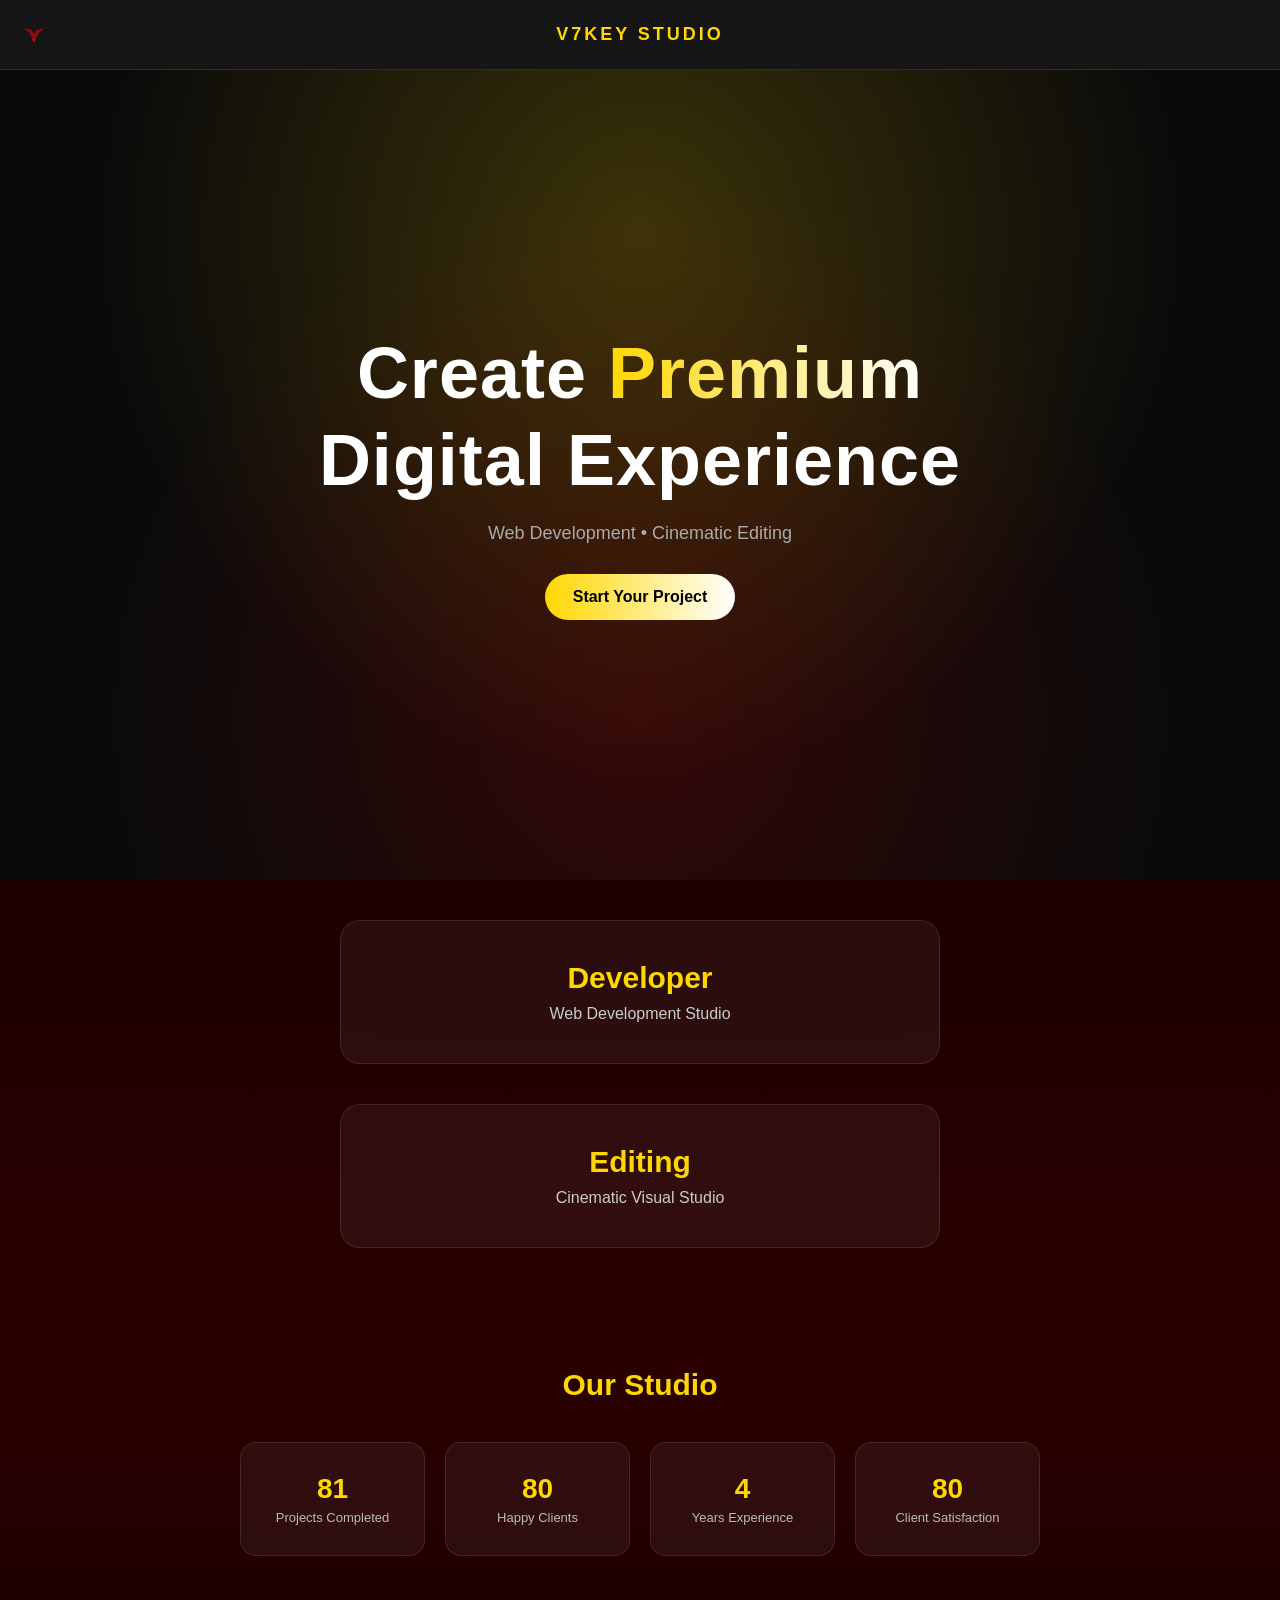
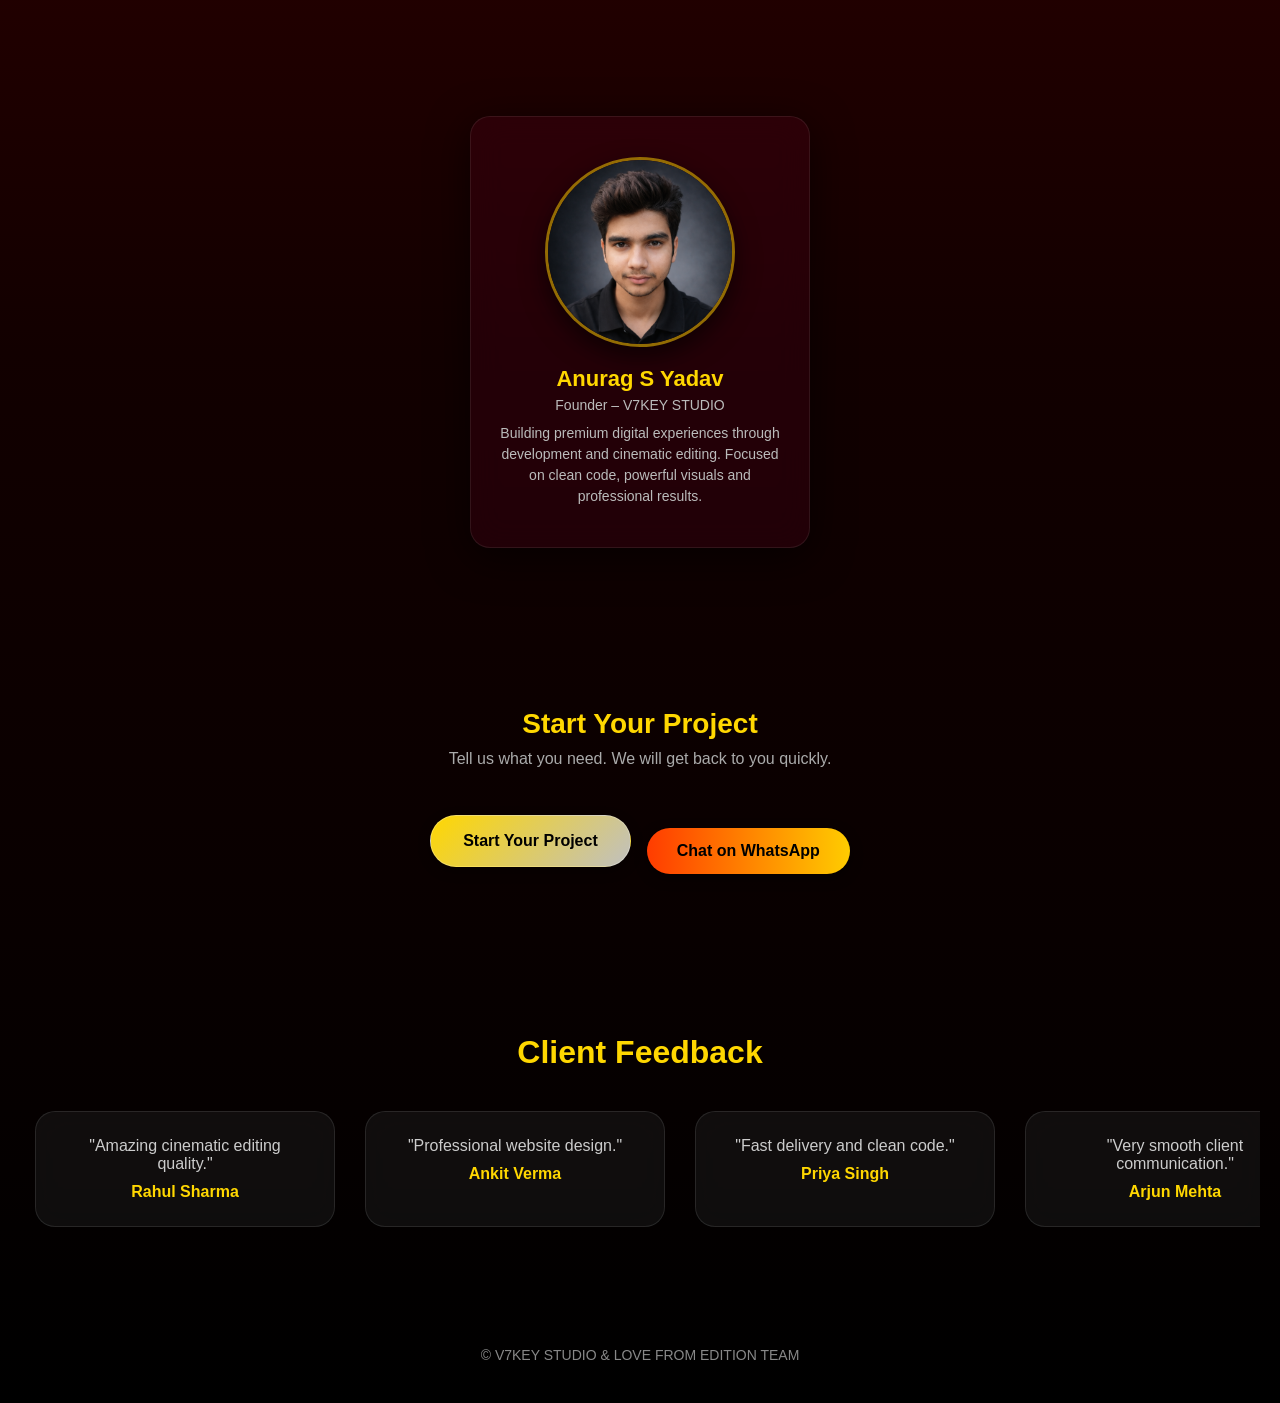
==== index.html @ ca655645 "Upload V7KEY STUDIO website files" ====
<!DOCTYPE html>
<html>

<head>

<meta charset="UTF-8">
<meta name="viewport" content="width=device-width, initial-scale=1">

<title>V7KEY STUDIO</title

<link rel="icon" type="image/png" href="logo.png">

<link rel="stylesheet" href="style.css">

<link href="https://fonts.googleapis.com/css2?family=Inter:wght@300;500;700&display=swap" rel="stylesheet">

</head>

<body>
  

<header class="navbar">

<img src="logo.png" class="nav-logo">

<div class="brand">V7KEY STUDIO</div>

</header>

<section class="hero">

<div class="hero-bg"></div>

<div class="hero-content">

<h1 class="hero-title">
Create <span>Premium</span><br>
Digital Experience
</h1>

<p class="hero-sub">
Web Development • Cinematic Editing
</p>

<div class="hero-buttons">

<a href="#contact" class="hero-btn primary">
Start Your Project
</a>

</div>

</div>

</section>



<section class="gateway">

<a href="developer.html" class="card">

<h2>Developer</h2>
<p>Web Development Studio</p>

</a>

<a href="editing.html" class="card">

<h2>Editing</h2>
<p>Cinematic Visual Studio</p>

</a>

</s>

<section class="stats-section">

<h2 class="stats-title">Our Studio</h2>

<div class="stats-grid">

<div class="stat-box">
<h3 class="counter" data-target="150">0</h3>
<p>Projects Completed</p>
</div>

<div class="stat-box">
<h3 class="counter" data-target="80">0</h3>
<p>Happy Clients</p>
</div>

<div class="stat-box">
<h3 class="counter" data-target="4">0</h3>
<p>Years Experience</p>
</div>

<div class="stat-box">
<h3 class="counter" data-target="100">0</h3>
<p>Client Satisfaction</p>
</div>

</div>

</section>

<section class="founder-section">

<div class="founder-card">

<img src="founder.png" class="founder-img">

<h2>Anurag S Yadav</h2>

<p>Founder – V7KEY STUDIO</p>

<p class="founder-desc">
Building premium digital experiences through development and cinematic editing.
Focused on clean code, powerful visuals and professional results.
</p>

</div>

</section>

<section class="contact-section">

<h2 class="contact-title">Start Your Project</h2>

<p class="contact-sub">
Tell us what you need. We will get back to you quickly.
</p>



<div class="contact-actions">

<a href="https://docs.google.com/forms/d/e/1FAIpQLSd6XBT3gf0dxCKVC_o6aqiFJAm_0s_R0qsQlv2CE8qHb2VYPg/viewform"
target="_blank"
class="glass-btn">

Start Your Project

</a>

<a href="https://wa.me/918879411421?text=Hello%20V7KEY%20STUDIO,%20I%20want%20to%20discuss%20a%20project." 
target="_blank" 
class="whatsapp-btn">
Chat on WhatsApp
</a>

</div>


</section>

<script>

const counters = document.querySelectorAll('.counter');

const speed = 200;

counters.forEach(counter => {

const updateCount = () => {

const target = +counter.getAttribute('data-target');

const count = +counter.innerText;

const increment = target / speed;

if(count < target){

counter.innerText = Math.ceil(count + increment);

setTimeout(updateCount,20);

}else{

counter.innerText = target;

}

};

updateCount();

});


</script>

<section class="testimonial-section">

<h2 class="section-title">Client Feedback</h2>

<div class="testimonial-slider">

<div class="testimonial-track">

<div class="testimonial-card">
<p>"Amazing cinematic editing quality."</p>
<h4>Rahul Sharma</h4>
</div>

<div class="testimonial-card">
<p>"Professional website design."</p>
<h4>Ankit Verma</h4>
</div>

<div class="testimonial-card">
<p>"Fast delivery and clean code."</p>
<h4>Priya Singh</h4>
</div>

<div class="testimonial-card">
<p>"Very smooth client communication."</p>
<h4>Arjun Mehta</h4>
</div>

<div class="testimonial-card">
<p>"Modern UI and premium feel."</p>
<h4>Karan Patel</h4>
</div>

<div class="testimonial-card">
<p>"Highly recommended for web projects."</p>
<h4>Neha Kapoor</h4>
</div>

</div>

</div>

</section>




<footer>

© V7KEY STUDIO & LOVE FROM EDITION TEAM 

</footer>

<script src="script.js"></script>

<script>

const track = document.querySelector(".testimonial-track");
const cards = document.querySelectorAll(".testimonial-card");

let index = 0;

setInterval(()=>{

index++;

if(index >= cards.length){
index = 0;
}

track.style.transform = `translateX(-${index * 330}px)`;

},3000);

</script>

</body>

</html>
---- style.css ----
*{
margin:0;
padding:0;
box-sizing:border-box;
font-family: 'Poppins', sans-serif;
}

body{
background: linear-gradient(
180deg,
#0a0a0a 0%,
#1a0000 25%,
#2b0000 45%,
#120000 65%,
#000000 100%
);
}


/* NAVBAR */

.navbar{

position:sticky;
top:0;

display:flex;
align-items:center;
justify-content:center;

height:70px;

background:rgba(255,255,255,0.05);
backdrop-filter:blur(16px);

border-bottom:1px solid rgba(255,255,255,0.1);

z-index:1000;

}

.brand{

color:#FFD700;
font-weight:600;
letter-spacing:3px;
font-size:18px;

}

.back{

position:absolute;
left:20px;

text-decoration:none;
color:#9b59ff;

font-size:22px;

}


/* HERO */

.hero{
padding:120px 20px;
text-align:center;

background: radial-gradient(
circle at center,
rgba(255,0,0,0.25),
rgba(0,0,0,0.9)
);
}

.hero h1{

font-size:48px;
line-height:1.2;

}

.hero p{

margin-top:20px;
font-size:18px;
color:#aaa;

}
.nav-logo{

height:28px;

position:absolute;
left:20px;

}


/* CARDS */

.card{

margin:40px auto;
width:90%;
max-width:500px;

background:rgba(255,255,255,0.05);

backdrop-filter:blur(16px);

border-radius:20px;

padding:40px;

text-align:center;

border:1px solid rgba(255,255,255,0.1);

transition:0.4s;

text-decoration:none;

display:block;

}

.card:hover{

transform:translateY(-8px);

box-shadow:0 20px 50px rgba(0,0,0,0.5);

}

.card h2{

color:#FFD700;
font-size:30px;
margin-bottom:10px;

}

.card p{

color:#ccc;

}


/* SERVICES */

.services{

padding:80px 20px;

}

.service{

margin-bottom:40px;

}

.service h2{

font-size:28px;
margin-bottom:10px;

}

.service p{

color:#aaa;

}

.services{

padding:60px 20px;

display:flex;
flex-direction:column;

gap:25px;

}

.service-card{

background:rgba(255,255,255,0.05);

backdrop-filter:blur(14px);

border-radius:18px;

padding:30px;

border:1px solid rgba(255,255,255,0.1);

transition:0.4s;

}

.service-card:hover{

transform:translateY(-6px);

box-shadow:0 20px 40px rgba(0,0,0,0.5);

}

.service-card h2{

font-size:26px;

color:#FFD700;

margin-bottom:10px;

}

.service-card p{

color:#aaa;

font-size:15px;

}


/* PORTFOLIO */

.portfolio{

padding:80px 20px;
text-align:center;

}

.portfolio h2{

font-size:34px;
margin-bottom:40px;

background:linear-gradient(90deg,#FFD700,#ffb700);

-webkit-background-clip:text;
color:transparent;

}

.portfolio-grid{

display:grid;
grid-template-columns:1fr;

gap:30px;

max-width:1100px;
margin:auto;

}

.work{

background:rgba(255,255,255,0.05);

backdrop-filter:blur(16px);

border-radius:20px;

overflow:hidden;

border:1px solid rgba(255,255,255,0.1);

transition:0.4s;

}

.work:hover{

transform:translateY(-8px);

box-shadow:0 20px 50px rgba(0,0,0,0.6);

}

.work img{

width:100%;

aspect-ratio:16/9;

object-fit:cover;

display:block;

}

.work p{

padding:15px;

font-size:16px;

color:#ddd;

}


/* WHATSAPP BUTTON */

.whatsapp{

display:block;

margin:50px auto;

width:230px;

text-align:center;

padding:14px;

background:#25D366;

color:white;

border-radius:40px;

font-weight:600;

text-decoration:none;

}


/* FLOATING WHATSAPP */

.float-wa{

position:fixed;

bottom:20px;
right:20px;

width:60px;
height:60px;

background:#25D366;

border-radius:50%;

display:flex;
align-items:center;
justify-content:center;

box-shadow:0 10px 30px rgba(0,0,0,0.4);

z-index:999;

}

.float-wa img{

width:32px;

}


/* FOOTER */

footer{

text-align:center;

padding:40px 0;

color:#888;

font-size:14px;

}


/* TABLET */

@media(min-width:768px){

.hero h1{

font-size:60px;

}

.portfolio-grid{

grid-template-columns:1fr 1fr;

}

}


/* LAPTOP */

@media(min-width:1100px){

.portfolio-grid{

grid-template-columns:1fr 1fr 1fr;

}

.card{

max-width:600px;

}

.hero{

padding:140px 20px;

}

.hero h1{

font-size:72px;

}

}

.stats-section{

padding:80px 20px;
text-align:center;

}

.stats-title{

color:#FFD700;
font-size:30px;
margin-bottom:40px;

}

.stats-grid{

display:grid;
grid-template-columns:repeat(auto-fit,minmax(140px,1fr));
gap:20px;
max-width:800px;
margin:auto;

}

.stat-box{

background:rgba(255,255,255,0.05);
border:1px solid rgba(255,255,255,0.1);
border-radius:16px;

backdrop-filter:blur(10px);

padding:30px 10px;

transition:0.3s;

}

.stat-box:hover{

transform:translateY(-6px);
box-shadow:0 10px 30px rgba(0,0,0,0.6);

}

.stat-box h3{

color:#FFD700;
font-size:28px;
margin-bottom:5px;

}

.stat-box p{

color:#bbb;
font-size:13px;

}

.founder-section{

padding:80px 20px;

display:flex;

justify-content:center;

align-items:center;

}

.founder-card{

background:rgba(120,0,40,0.18);

backdrop-filter:blur(16px);

border-radius:20px;

padding:40px 25px;

text-align:center;

border:1px solid rgba(255,255,255,0.08);

max-width:340px;

box-shadow:0 10px 40px rgba(0,0,0,0.6);

}

.founder-img{

width:180px;
height:180px;

border-radius:50%;

object-fit:cover;

object-position:top;   /* यही fix है */

margin-bottom:15px;

border:2px solid rgba(255,255,255,0.2);

}
.founder-img{

width:190px;
height:190px;

border-radius:50%;

object-fit:cover;

object-position:top;

border:3px solid rgba(255,215,0,0.5);

box-shadow:0 10px 25px rgba(0,0,0,0.6);

}

.founder-card h2{

color:#FFD700;

font-size:22px;

margin-bottom:5px;

}

.founder-card p{

color:#bbb;

font-size:14px;

}

.founder-desc{

margin-top:10px;

font-size:13px;

line-height:1.5;

color:#aaa;

}


.contact-section{

padding:80px 20px;
text-align:center;

}

.contact-title{

color:#FFD700;
font-size:28px;
margin-bottom:10px;

}

.contact-sub{

color:#aaa;
margin-bottom:40px;

}

.contact-form{

display:flex;
flex-direction:column;
gap:15px;
max-width:350px;
margin:auto;

}

.contact-form input,
.contact-form textarea{

background:rgba(255,255,255,0.05);
border:1px solid rgba(255,255,255,0.1);
padding:14px;
border-radius:10px;
color:white;
font-size:14px;

}

.contact-form textarea{

height:120px;
resize:none;

}

.contact-form button{

background:#FFD700;
border:none;
padding:14px;
border-radius:10px;
font-weight:bold;
cursor:pointer;

}

.whatsapp-btn{

display:inline-block;
margin-top:25px;
color:white;
text-decoration:none;
padding:12px 25px;
border-radius:10px;
background:#25D366;

}

.contact-actions{
display:flex;
justify-content:center;
align-items:center;
flex-wrap:wrap;
gap:16px;
margin-top:30px;
}

.contact-actions a{
min-width:200px;
text-align:center;
}

@media (max-width:600px){

.contact-actions{
flex-direction:column;
}

.contact-actions a{
width:80%;
}

}
.glass-btn{

background:rgba(255,255,255,0.05);

border:1px solid rgba(255,255,255,0.15);

backdrop-filter:blur(10px);

padding:14px 22px;

border-radius:10px;

color:#FFD700;

font-weight:600;

text-decoration:none;

transition:0.3s;

}

.glass-btn{

background:linear-gradient(90deg,#25D366,#1ebe5d);

color:white;

padding:16px 32px;

border-radius:40px;

font-weight:600;

text-decoration:none;

display:inline-block;

box-shadow:0 8px 25px rgba(37,211,102,0.4);

transition:0.3s;

}

.glass-btn{

background:linear-gradient(135deg,#FFD700,#C0C0C0);

color:#000;

padding:16px 32px;

border-radius:40px;

font-weight:600;

text-decoration:none;

display:inline-block;

border:1px solid rgba(255,255,255,0.25);

box-shadow:0 4px 12px rgba(0,0,0,0.4);

transition:0.25s;

}

.glass-btn:hover{

transform:translateY(-2px);

box-shadow:0 8px 20px rgba(0,0,0,0.5);

}

.whatsapp-btn{

background:linear-gradient(135deg,#8B0000,#FFD700);

color:#000;

padding:16px 32px;

border-radius:40px;

font-weight:600;

text-decoration:none;

display:inline-block;

box-shadow:0 4px 12px rgba(0,0,0,0.5);

transition:0.25s;

}

.whatsapp-btn{
display:inline-block;
margin-top:20px;
padding:14px 30px;
border-radius:40px;

background:linear-gradient(90deg,#ff3c00,#ffcc00);

color:#000;
font-weight:600;
text-decoration:none;

transition:0.3s;
}

.whatsapp-btn:hover{
transform:scale(1.05);
}


.timeline{

max-width:600px;

margin:auto;

position:relative;

padding-left:20px;

}


.timeline::before{

content:"";

position:absolute;

left:10px;

top:0;

width:2px;

height:100%;

background:#FFD700;

}


.step{

position:relative;

margin-bottom:35px;

padding-left:25px;

}


.dot{

width:12px;

height:12px;

background:#FFD700;

border-radius:50%;

position:absolute;

left:-6px;

top:6px;

}


.step h3{

color:#fff;

margin-bottom:6px;

}


.step p{

color:#aaa;

font-size:14px;

}


.tools,
.pricing,
.process{

padding:70px 20px;

text-align:center;

}

.telegram-btn{

background:rgba(0,30,80,0.35);

border:1px solid rgba(255,255,255,0.25);

backdrop-filter:blur(10px);

color:#9ecbff;

padding:16px 32px;

border-radius:40px;

font-weight:600;

text-decoration:none;

display:inline-block;

margin-top:18px;

box-shadow:0 6px 20px rgba(0,0,0,0.5);

transition:0.3s;

}

.telegram-btn:hover{

background:rgba(0,30,80,0.55);

transform:translateY(-2px);

}

.hero{
position:relative;
height:90vh;
display:flex;
align-items:center;
justify-content:center;
text-align:center;
overflow:hidden;
}

.hero-bg{
position:absolute;
top:0;
left:0;
width:100%;
height:100%;
background:
radial-gradient(circle at 50% 20%, rgba(255,215,0,0.2), transparent 60%),
radial-gradient(circle at 50% 80%, rgba(180,0,0,0.25), transparent 60%),
#0a0a0a;
z-index:1;
}

.hero-content{
position:relative;
z-index:2;
max-width:800px;
padding:20px;
}

.hero-title{
font-size:48px;
font-weight:700;
line-height:1.2;
color:white;
letter-spacing:1px;
}

.hero-title span{
background:linear-gradient(90deg,#ffd700,#ffffff);
-webkit-background-clip:text;
-webkit-text-fill-color:transparent;
}

.hero-sub{
margin-top:15px;
font-size:18px;
color:#cfcfcf;
}

.hero-buttons{
margin-top:30px;
display:flex;
justify-content:center;
gap:16px;
flex-wrap:wrap;
}

.hero-btn{
padding:14px 28px;
border-radius:40px;
text-decoration:none;
font-weight:600;
transition:0.3s;
}

.hero-btn.primary{
background:linear-gradient(90deg,#ffd700,#ffffff);
color:black;
}

.hero-btn.whatsapp{
background:linear-gradient(90deg,#c40000,#ffd700);
color:white;
}

.hero-btn:hover{
transform:translateY(-3px);
box-shadow:0 8px 20px rgba(0,0,0,0.5);
}

@media (max-width:600px){

.hero-title{
font-size:34px;
}

.hero{
height:80vh;
}

}
/* FIX HERO TEXT LAYOUT */

.dev-hero,
.edit-hero{
display:flex;
flex-direction:column;
justify-content:center;
align-items:center;
text-align:center;
padding:120px 20px;
}

.dev-hero h1,
.edit-hero h1{
color:#FFD700;
font-size:44px;
margin-bottom:15px;
}

.dev-hero p,
.edit-hero p{
max-width:500px;
font-size:18px;
color:#ccc;
line-height:1.6;
}

.testimonial-section{
padding:80px 20px;
text-align:center;
}

.section-title{
color:#FFD700;
font-size:32px;
margin-bottom:40px;
}

.testimonial-slider{
overflow:hidden;
max-width:100%;
}

.testimonial-track{
display:flex;
transition:transform 0.6s ease;
}

.testimonial-card{
min-width:300px;
margin:0 15px;
padding:25px;

background:rgba(255,255,255,0.05);
backdrop-filter:blur(16px);

border-radius:20px;
border:1px solid rgba(255,255,255,0.1);

color:#ccc;
}

.testimonial-card h4{
margin-top:10px;
color:#FFD700;
}

/* LOADER */

#loader{
position:fixed;
top:0;
left:0;
width:100%;
height:100%;
background:#000;
display:flex;
align-items:center;
justify-content:center;
z-index:9999;
}

.loader-logo{
font-size:32px;
font-weight:700;
color:#FFD700;
letter-spacing:6px;
animation: pulse 1.5s infinite;
}

@keyframes pulse{
0%{opacity:0.4}
50%{opacity:1}
100%{opacity:0.4}
}

const track = document.querySelector(".testimonial-track");
const cards = document.querySelectorAll(".testimonial-card");

let index = 0;

setInterval(()=>{

index++;

if(index >= cards.length){
index = 0;
}

track.style.transform = `translateX(-${index * 330}px)`;

},3000);
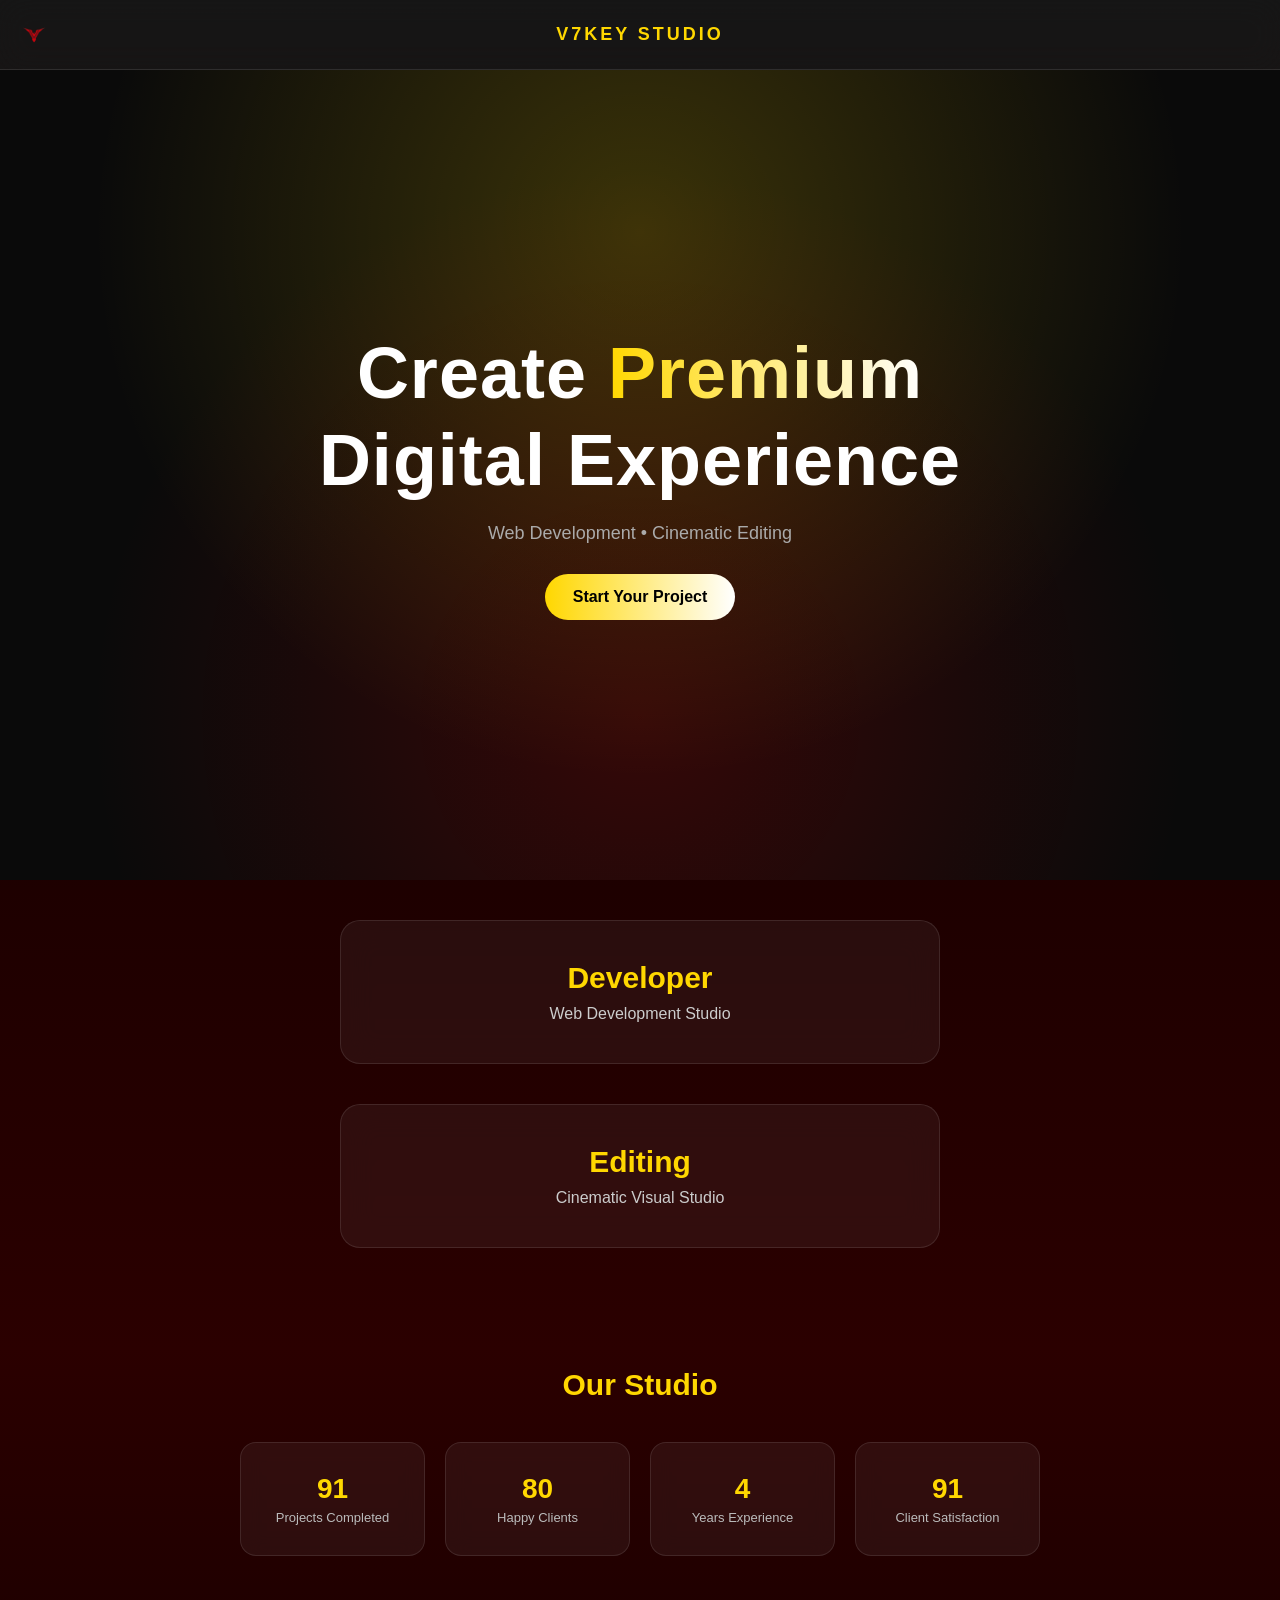
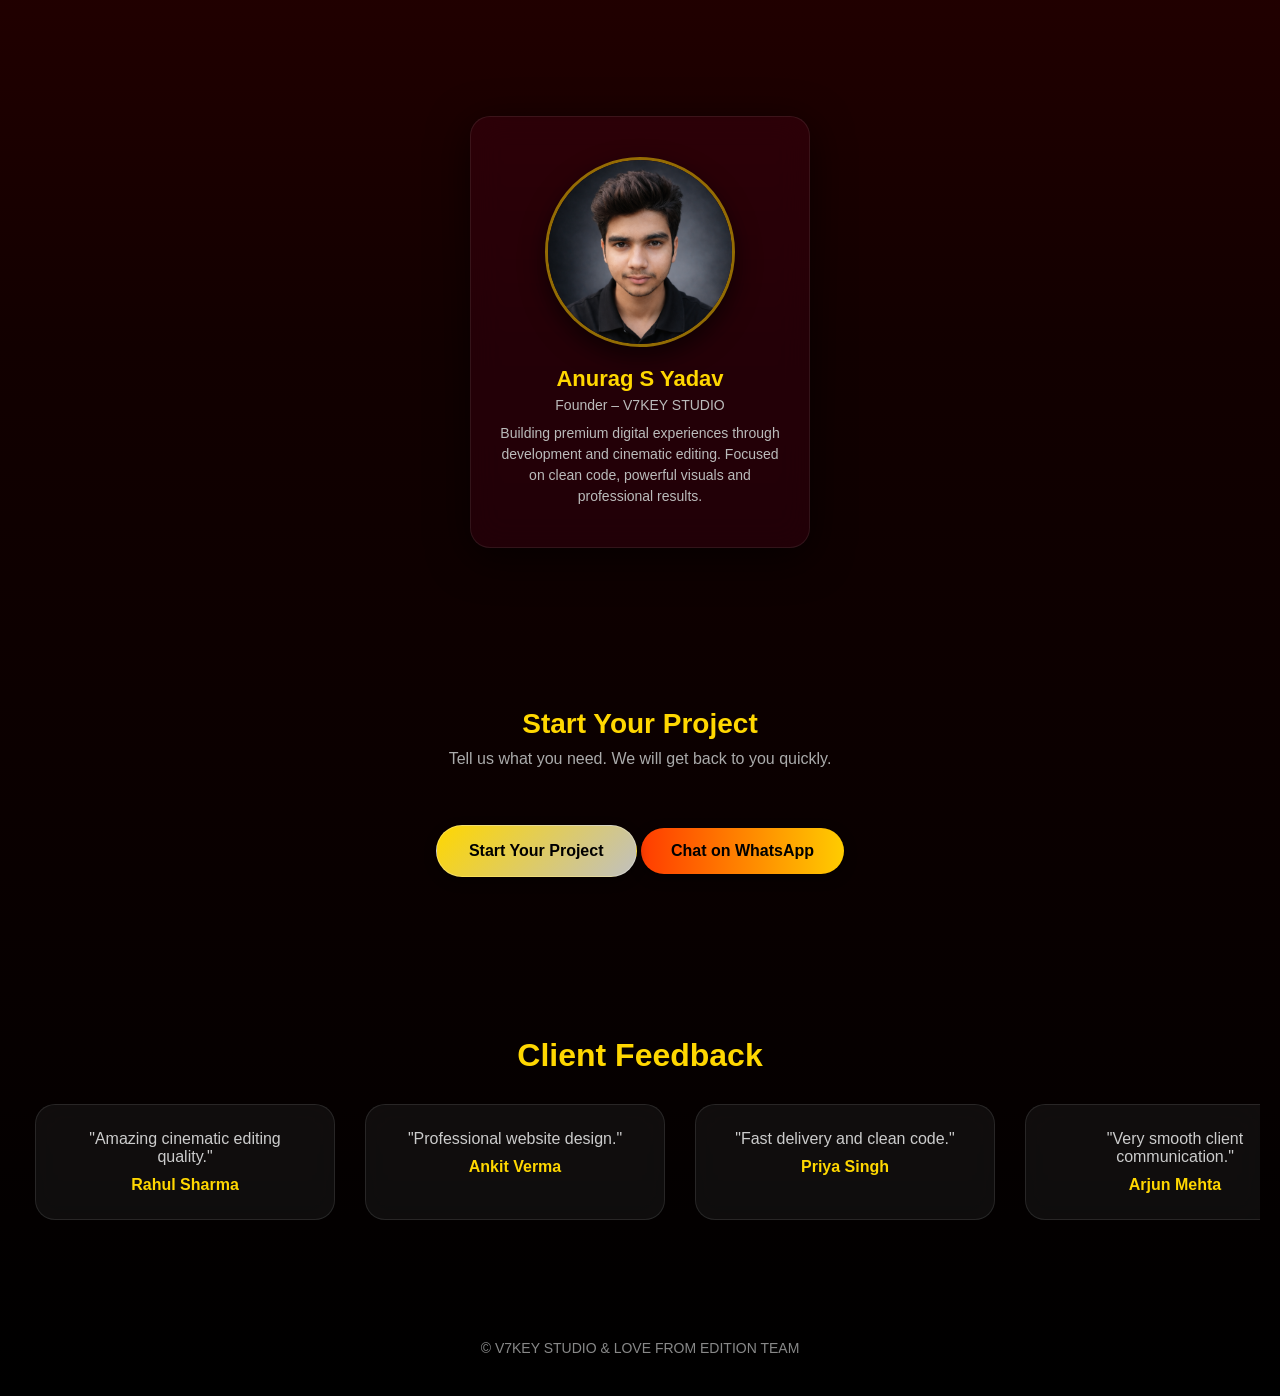
==== commit ed10df3b: "Update index.html" ====
--- a/index.html
+++ b/index.html
@@ -133,14 +133,9 @@
 
 
 
-<div class="contact-actions">
-
-<a href="https://docs.google.com/forms/d/e/1FAIpQLSd6XBT3gf0dxCKVC_o6aqiFJAm_0s_R0qsQlv2CE8qHb2VYPg/viewform"
-target="_blank"
-class="glass-btn">
-
+<a href="https://docs.google.com/forms/d/e/1FAIpQLSdQsXcP-snRDx12SiWi-nPyG1MUamyWfnjHYiJVrsB1vx6Clg/viewform"
+  target="_blank" class="glass-btn">
 Start Your Project
-
 </a>
 
 <a href="https://wa.me/918879411421?text=Hello%20V7KEY%20STUDIO,%20I%20want%20to%20discuss%20a%20project." 
@@ -269,4 +264,4 @@
 
 </body>
 
-</html>+</html>
--- a/style.css
+++ b/style.css
@@ -1137,4 +1137,42 @@
 
 track.style.transform = `translateX(-${index * 330}px)`;
 
-},3000);+},3000);
+
+  .edit-showcase{
+padding:70px 20px;
+text-align:center;
+}
+
+.section-title{
+color:gold;
+font-size:32px;
+margin-bottom:30px;
+}
+
+
+.video-box{
+max-width:400px;
+margin:auto;
+}
+
+.video-box video{
+width:100%;
+aspect-ratio:9/16;
+border-radius:12px;
+box-shadow:0 0 20px rgba(255,215,0,0.4);
+object-fit:cover;
+}
+
+.project-file{
+margin-top:25px;
+}
+
+.project-btn{
+background:linear-gradient(45deg,#FFD700,#C0C0C0);
+padding:12px 25px;
+border-radius:30px;
+text-decoration:none;
+color:black;
+font-weight:bold;
+}
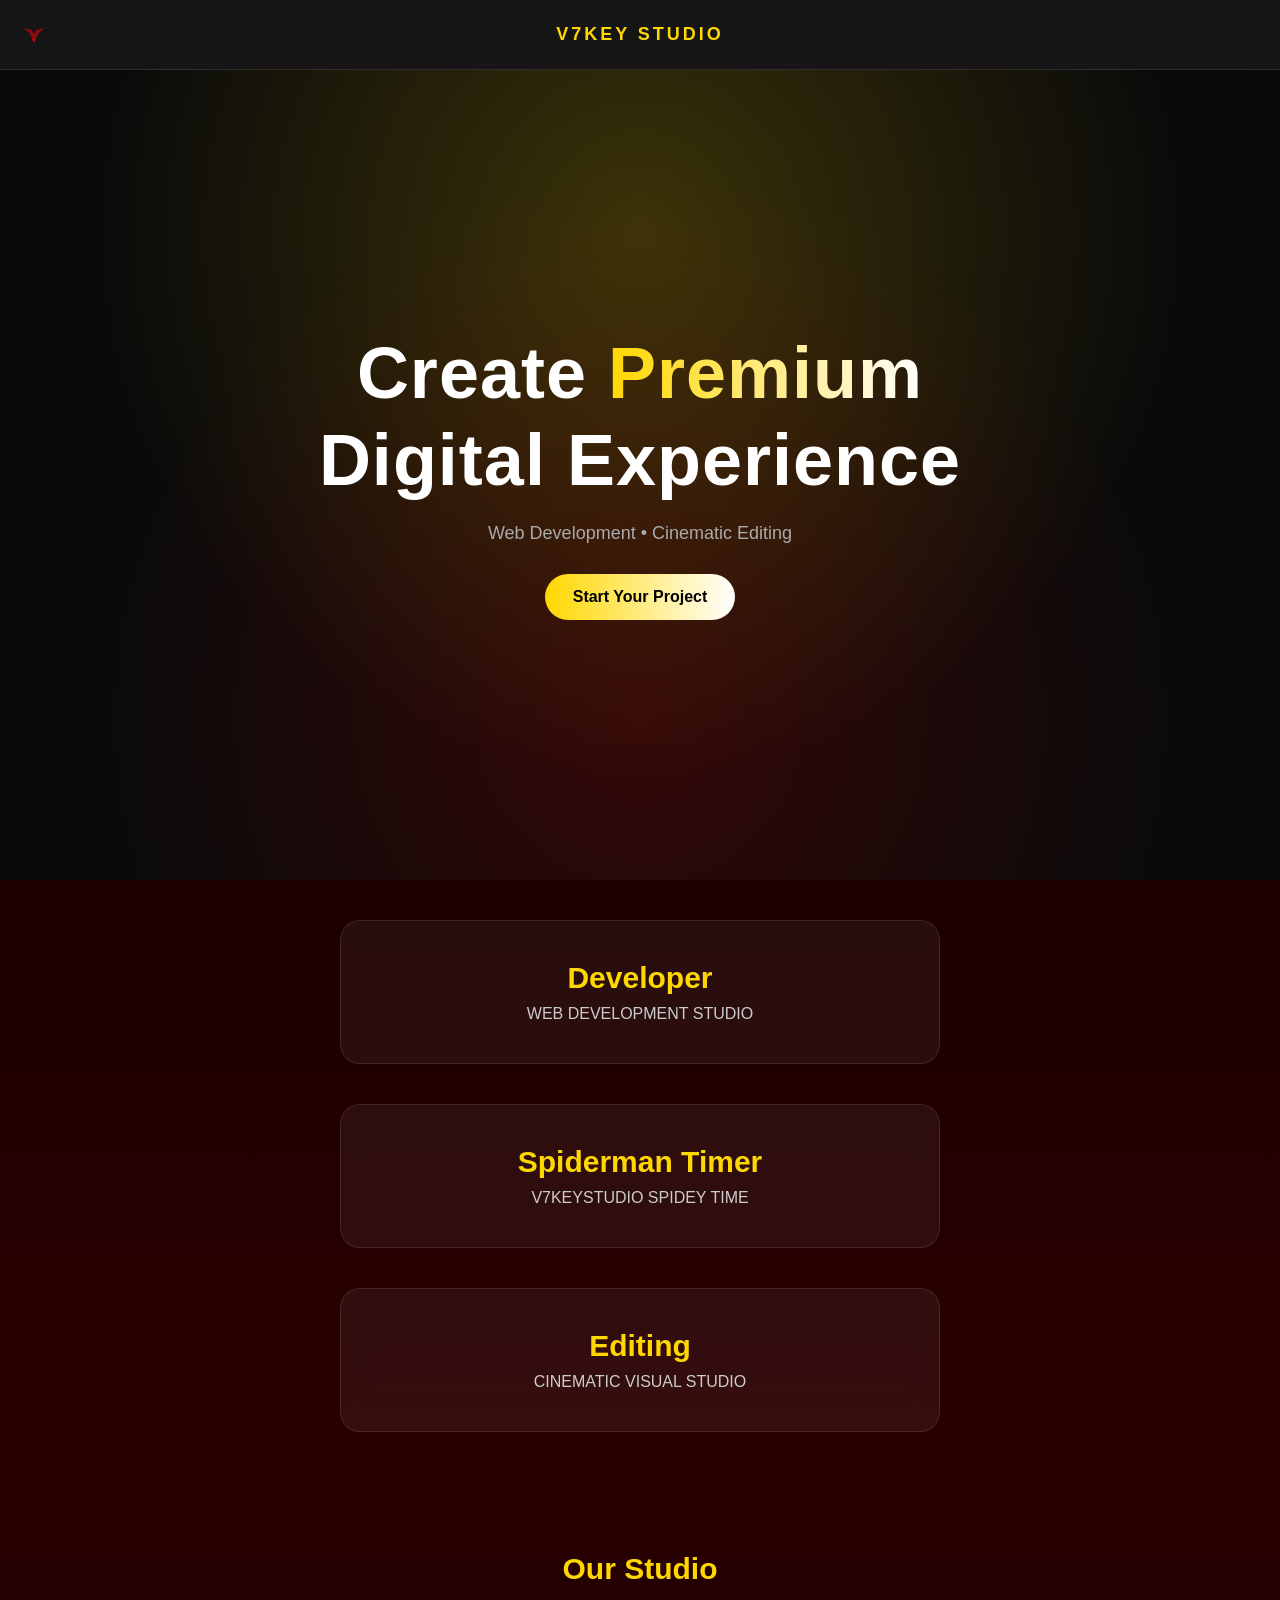
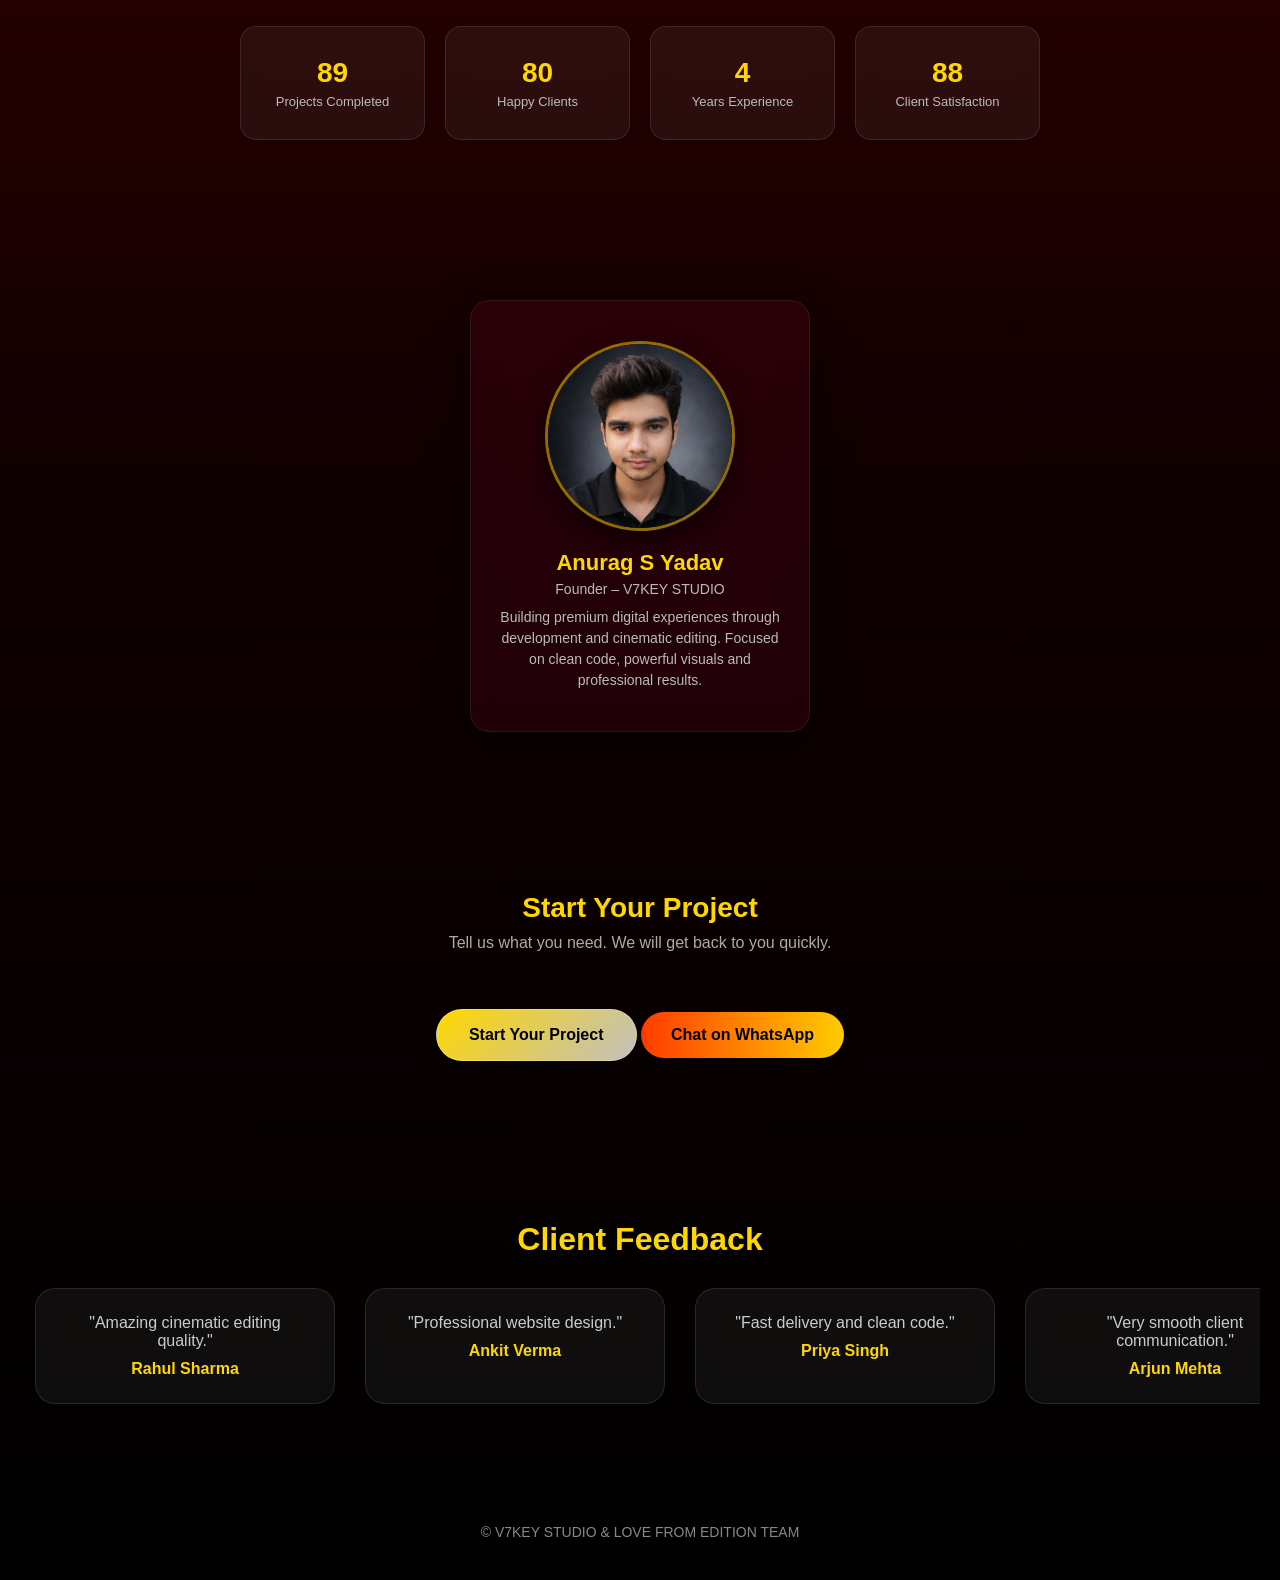
==== commit d57fd59e: "Update index.html" ====
--- a/index.html
+++ b/index.html
@@ -61,14 +61,19 @@
 <a href="developer.html" class="card">
 
 <h2>Developer</h2>
-<p>Web Development Studio</p>
-
-</a>
+<p>WEB DEVELOPMENT STUDIO</p>
+
+</a>
+
+  <a href="time.html" class="card">
+
+  <h2>Spiderman Timer</h2>
+  <p>V7KEYSTUDIO SPIDEY TIME</p>
 
 <a href="editing.html" class="card">
 
 <h2>Editing</h2>
-<p>Cinematic Visual Studio</p>
+<p>CINEMATIC VISUAL STUDIO</p>
 
 </a>
 
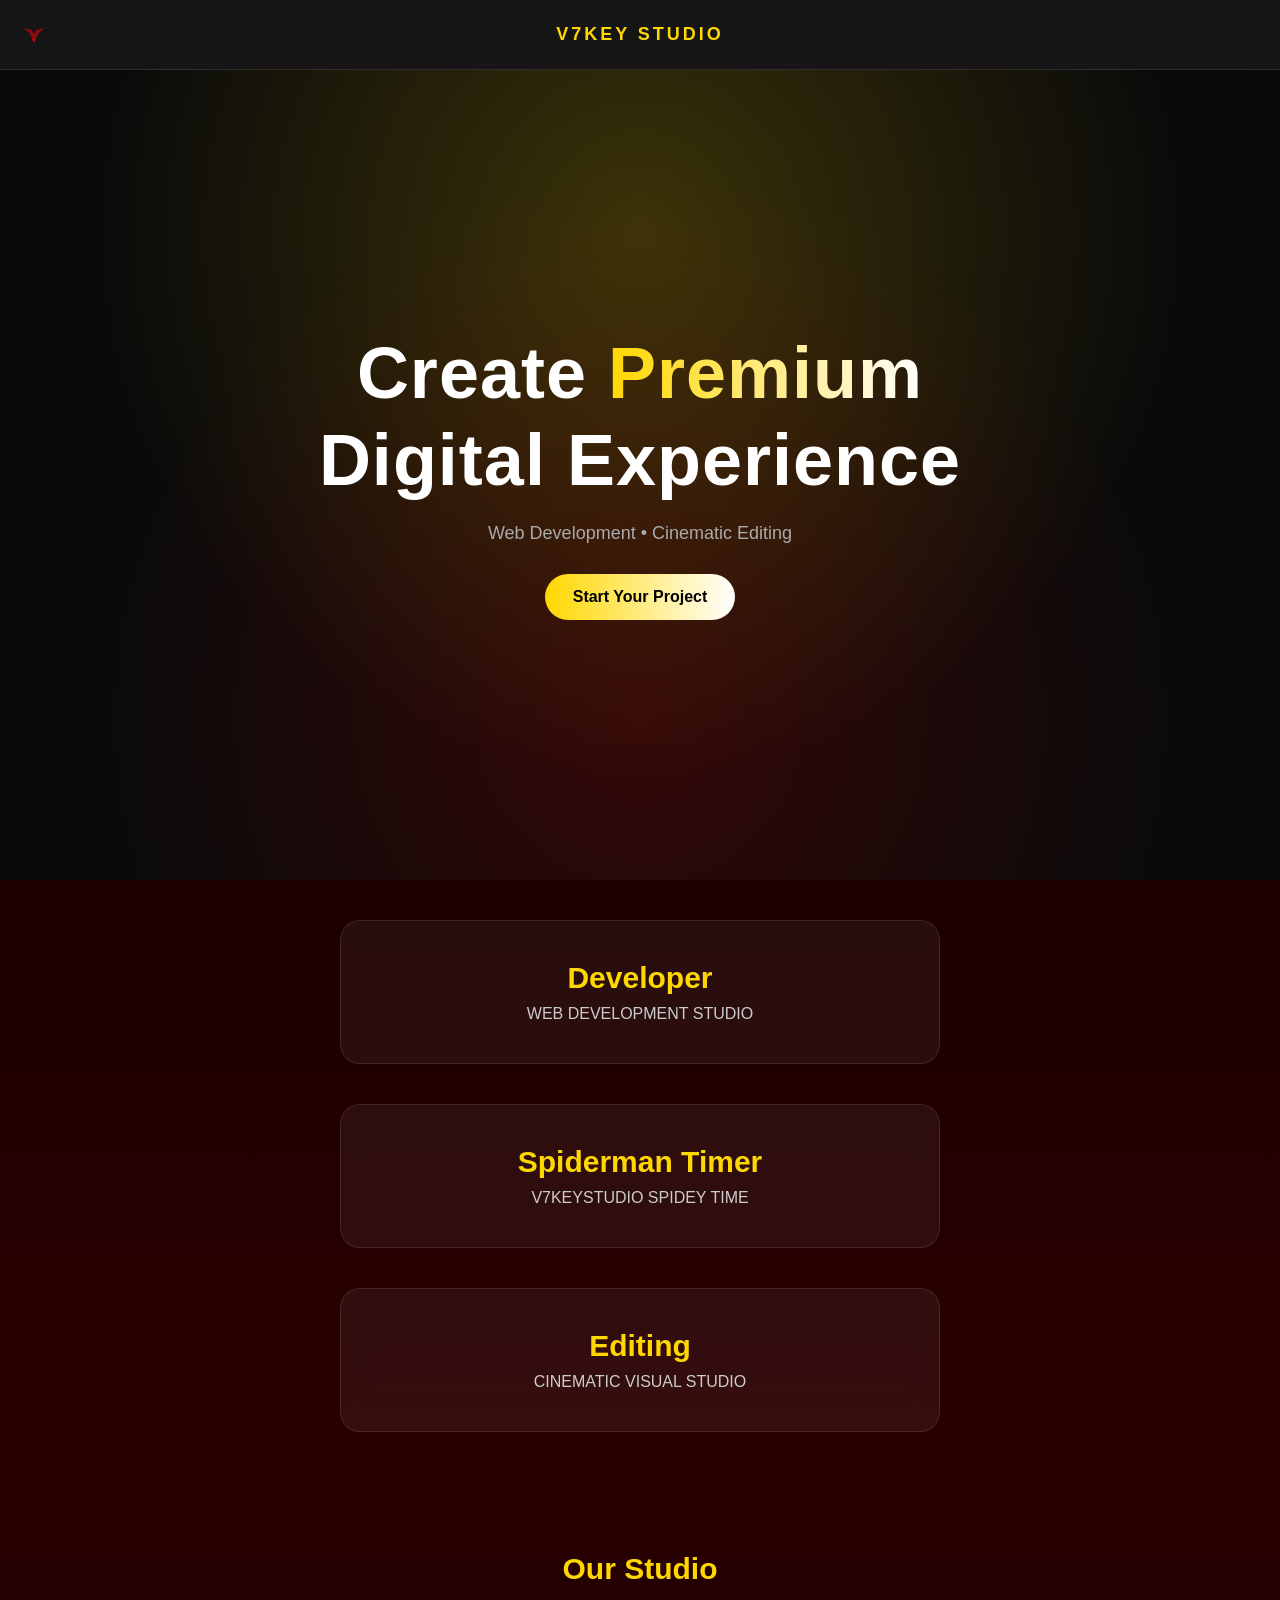
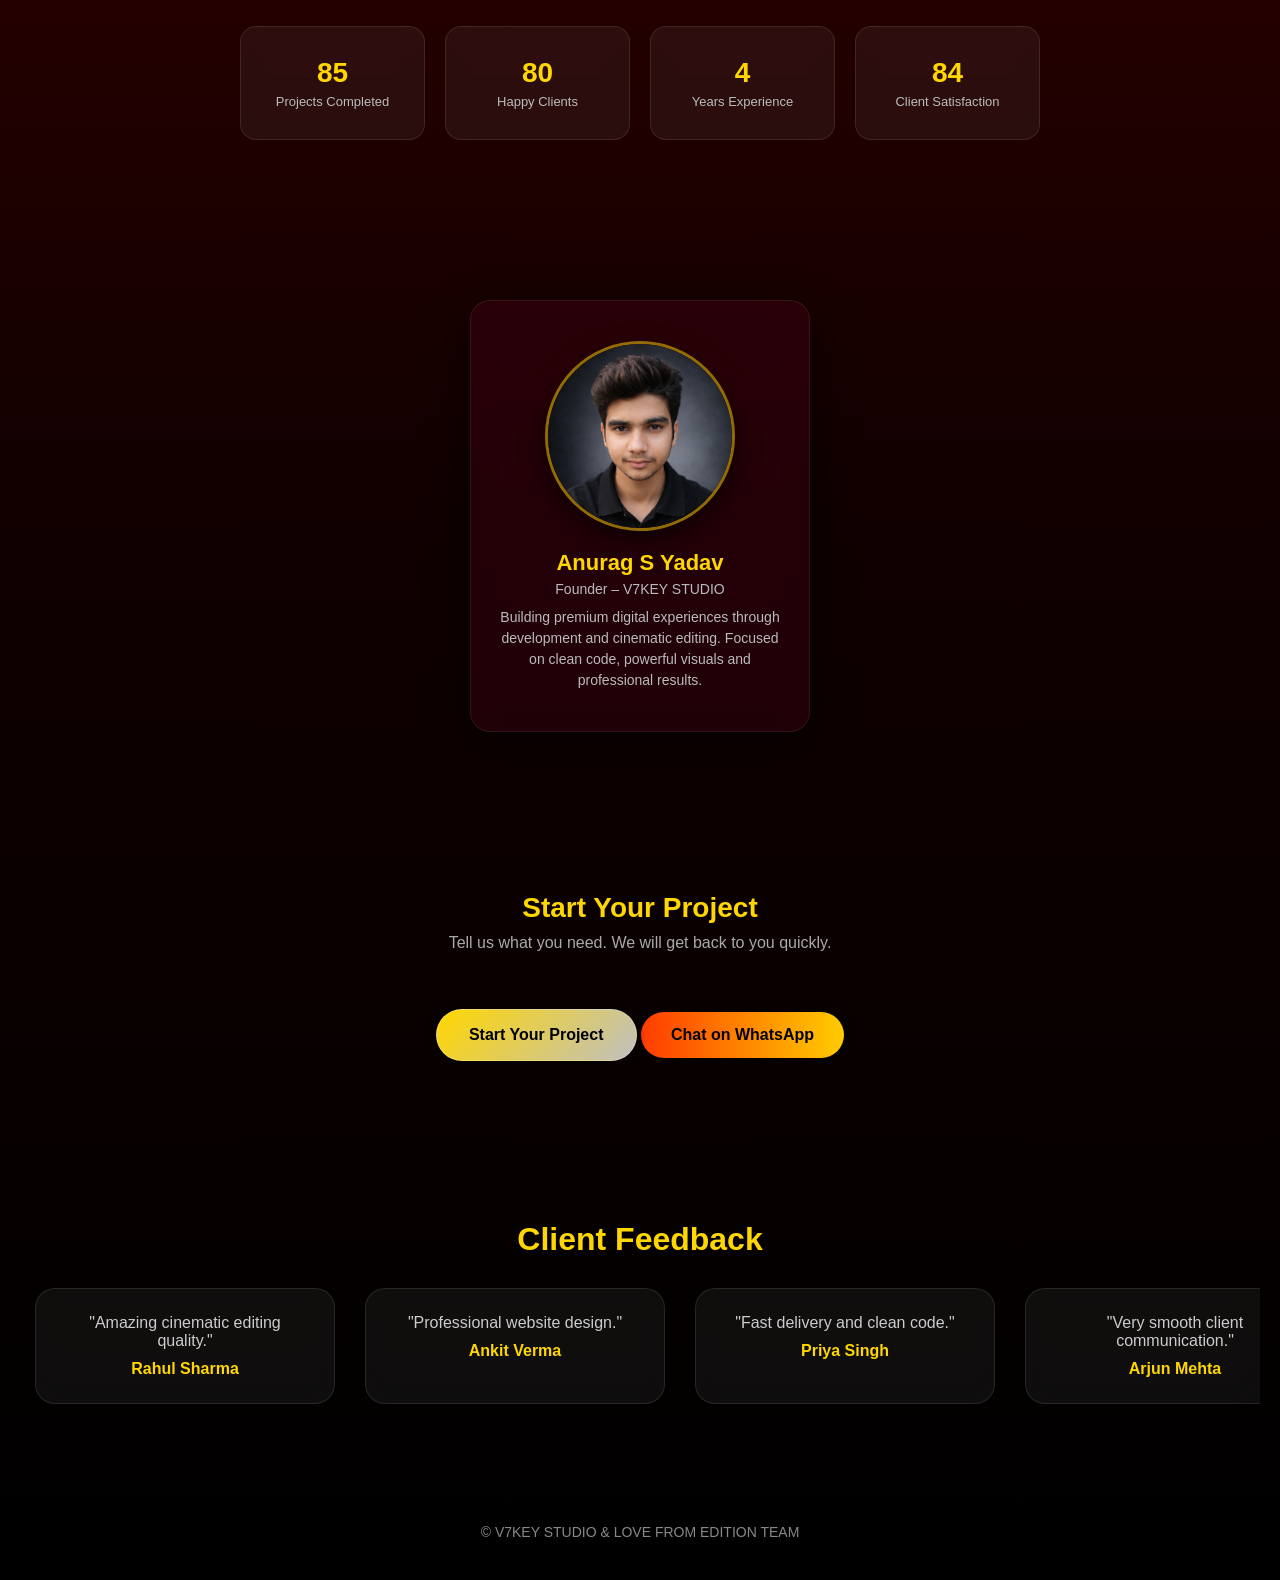
==== commit 37b1fe73: "Fix links to point to 'index.html' instead of 'ixdex.html'" ====
--- a/index.html
+++ b/index.html
@@ -58,19 +58,19 @@
 
 <section class="gateway">
 
-<a href="developer.html" class="card">
+<a href="ixdex.html" class="card">
 
 <h2>Developer</h2>
 <p>WEB DEVELOPMENT STUDIO</p>
 
 </a>
 
-  <a href="time.html" class="card">
+  <a href="ixdex.html" class="card">
 
   <h2>Spiderman Timer</h2>
   <p>V7KEYSTUDIO SPIDEY TIME</p>
 
-<a href="editing.html" class="card">
+<a href="ixdex.html" class="card">
 
 <h2>Editing</h2>
 <p>CINEMATIC VISUAL STUDIO</p>
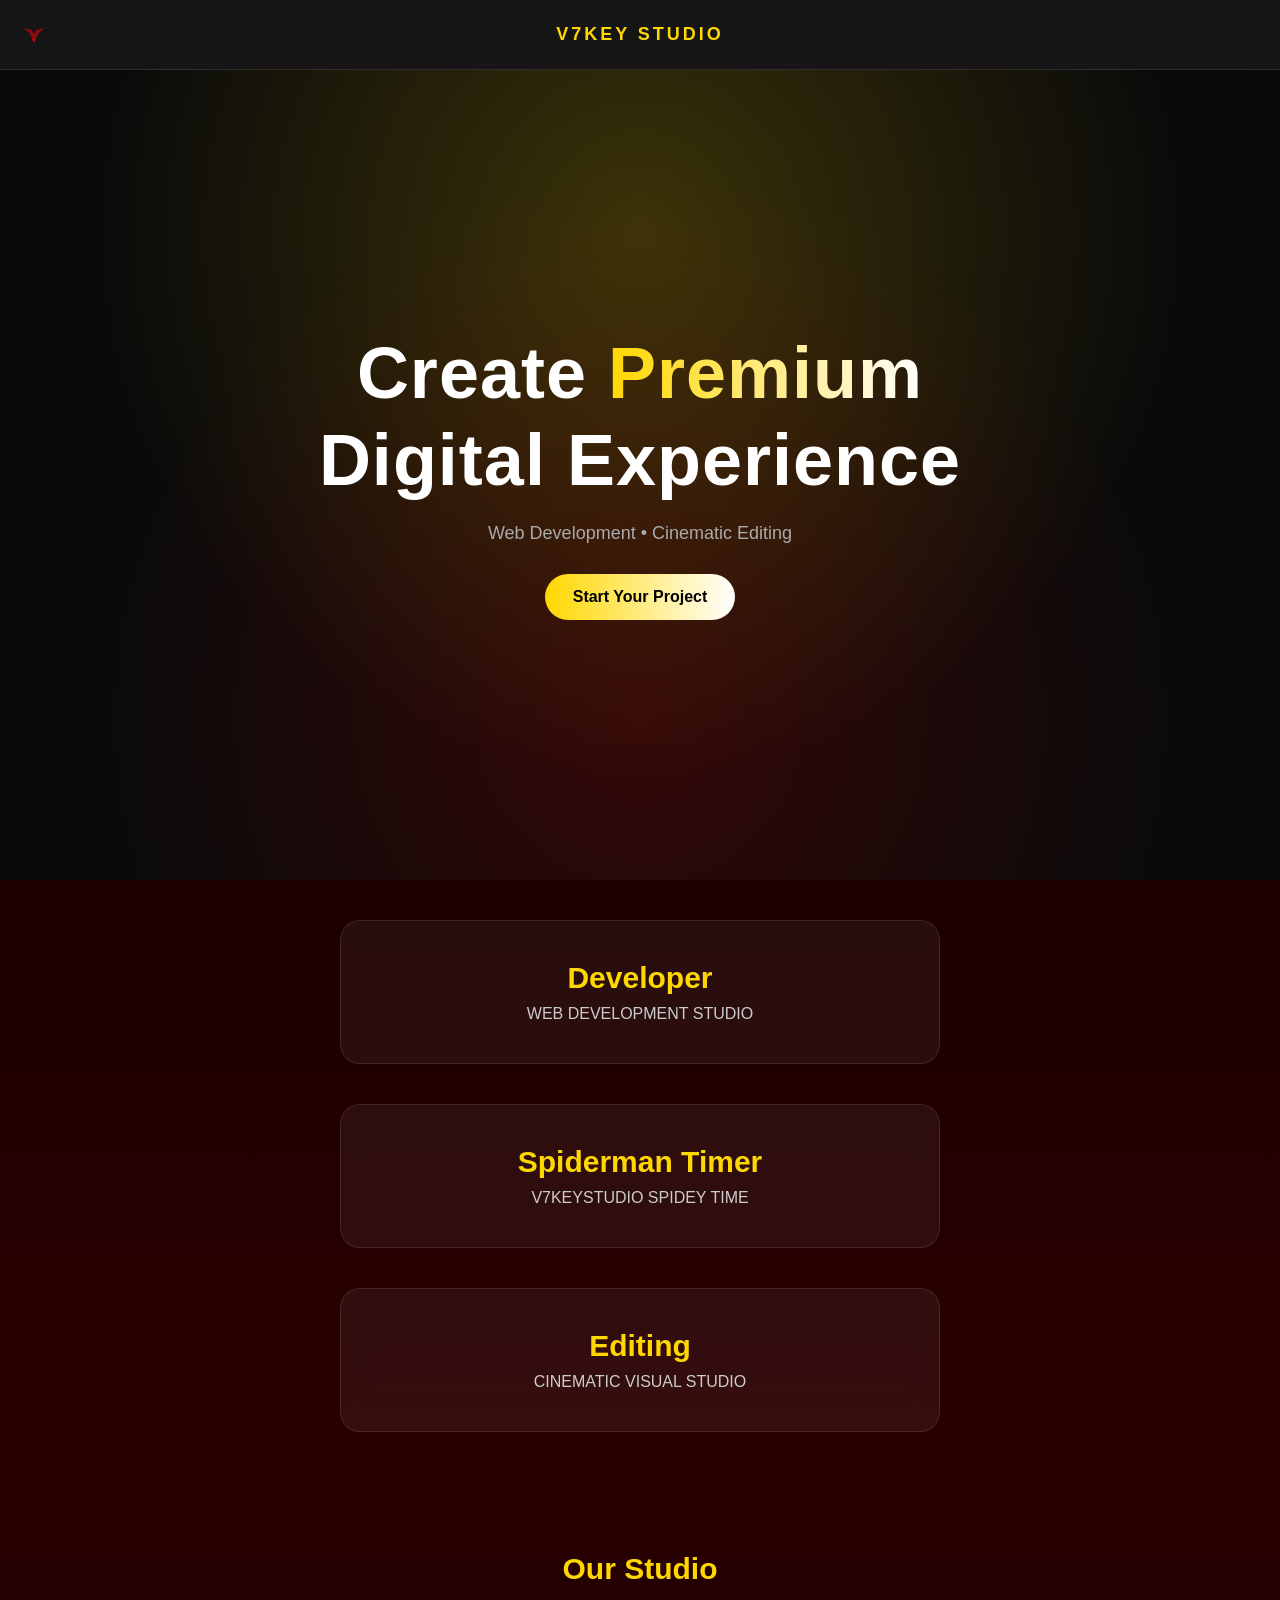
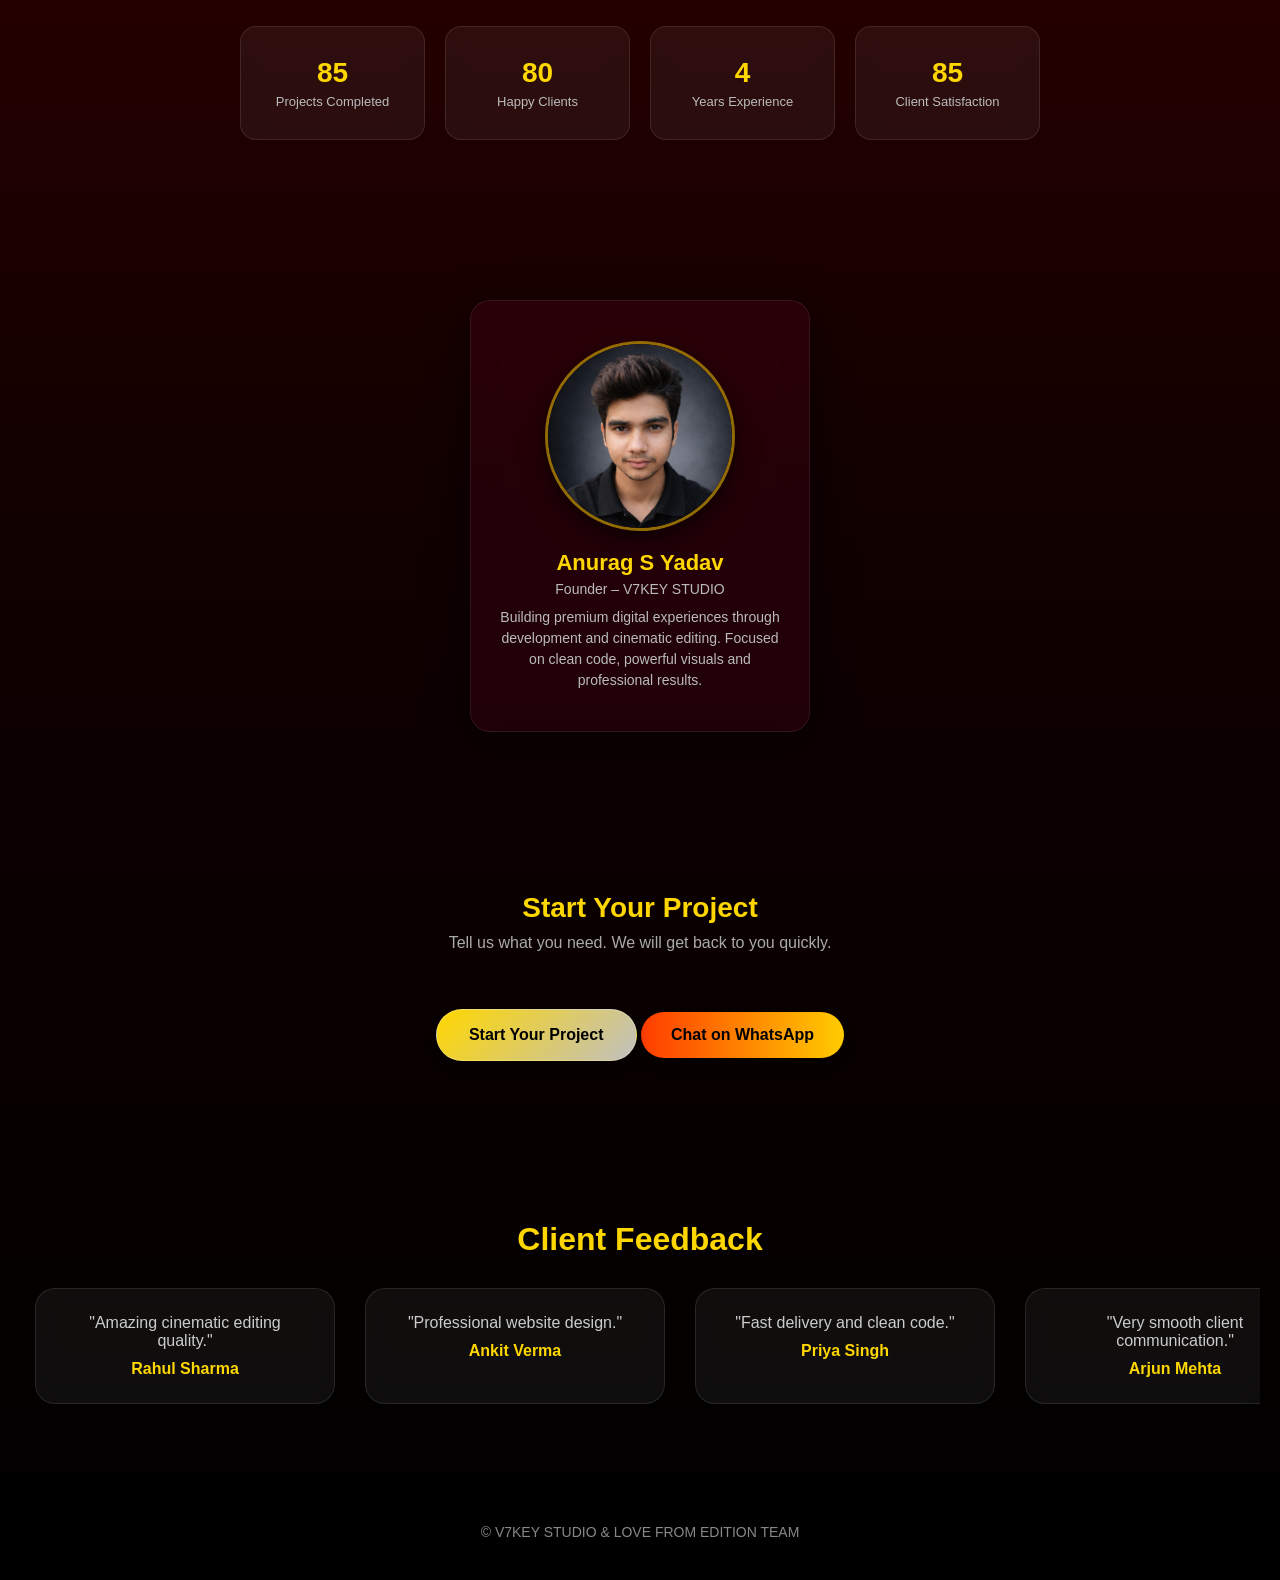
==== commit efbd2756: "Fix links in index.html to correct pages" ====
--- a/index.html
+++ b/index.html
@@ -58,19 +58,19 @@
 
 <section class="gateway">
 
-<a href="ixdex.html" class="card">
+<a href="developer.html" class="card">
 
 <h2>Developer</h2>
 <p>WEB DEVELOPMENT STUDIO</p>
 
 </a>
 
-  <a href="ixdex.html" class="card">
+  <a href="time.html" class="card">
 
   <h2>Spiderman Timer</h2>
   <p>V7KEYSTUDIO SPIDEY TIME</p>
 
-<a href="ixdex.html" class="card">
+<a href="editing.html" class="card">
 
 <h2>Editing</h2>
 <p>CINEMATIC VISUAL STUDIO</p>
